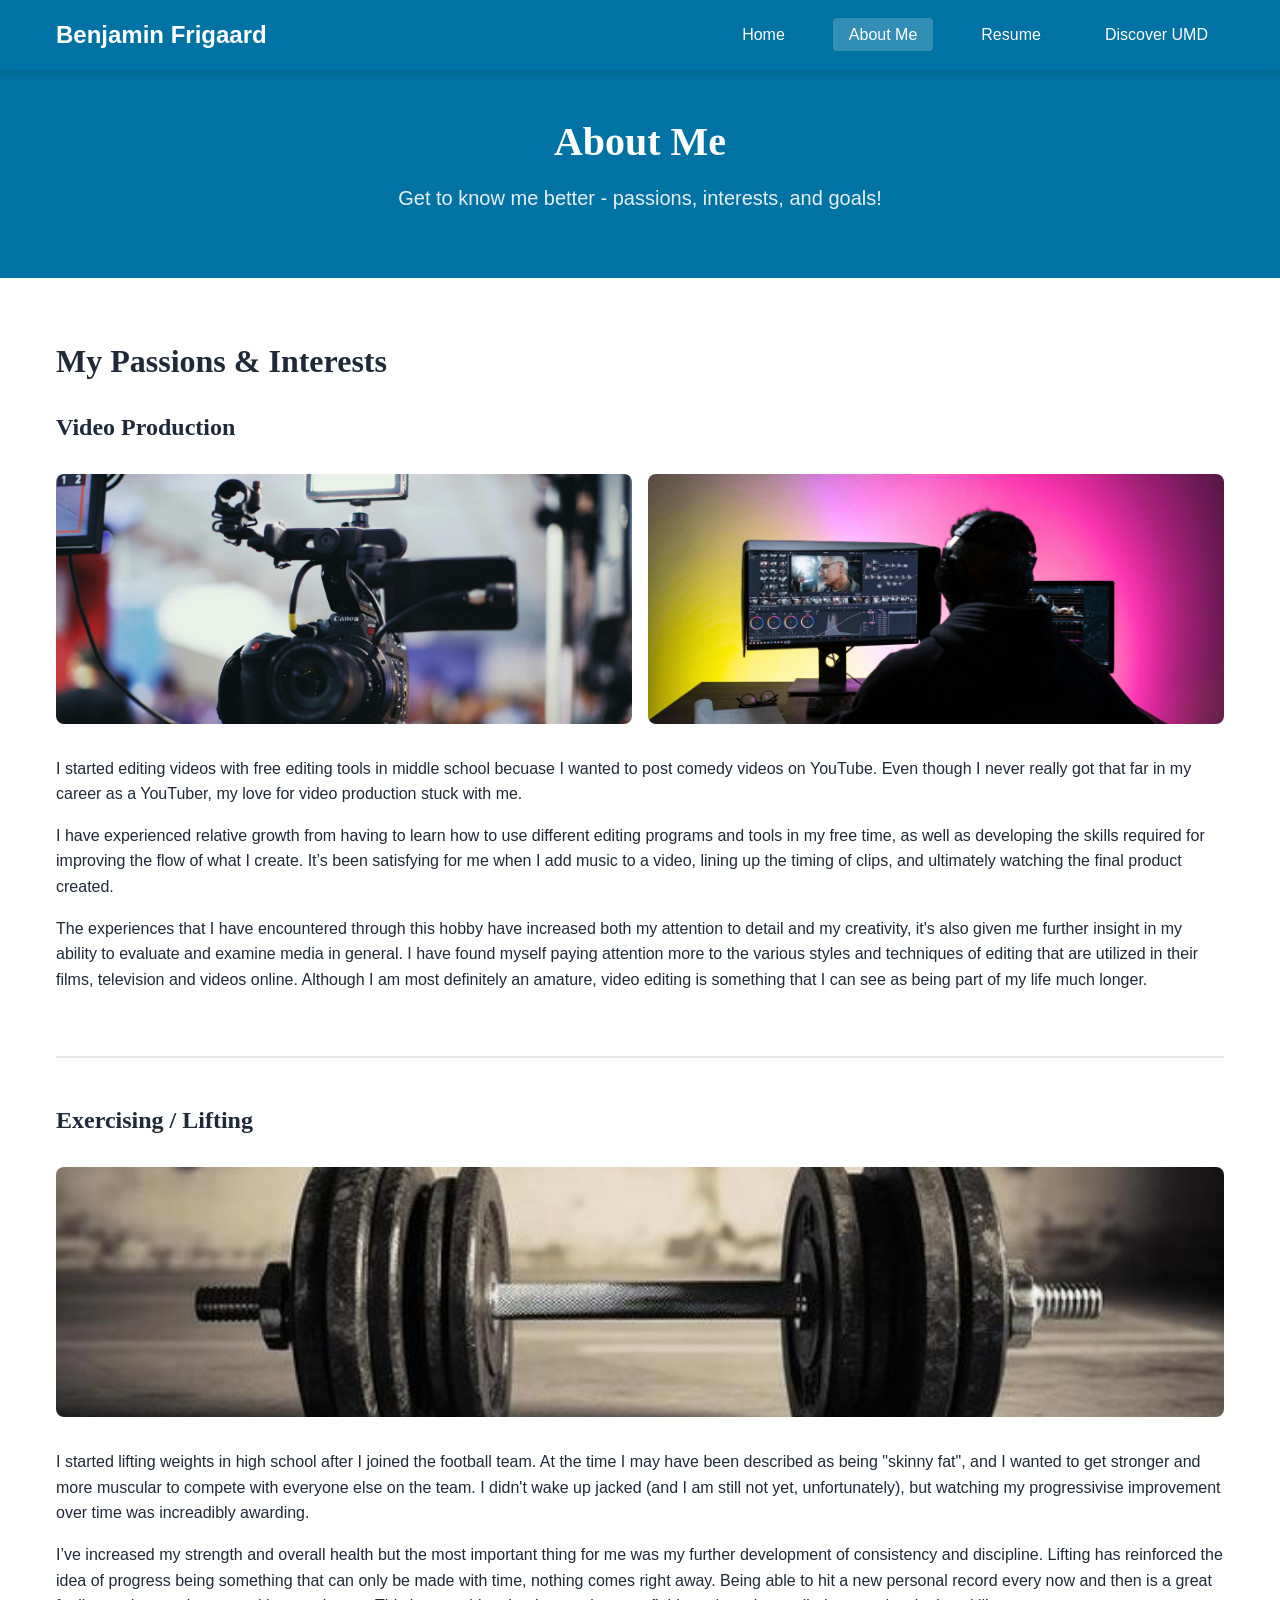
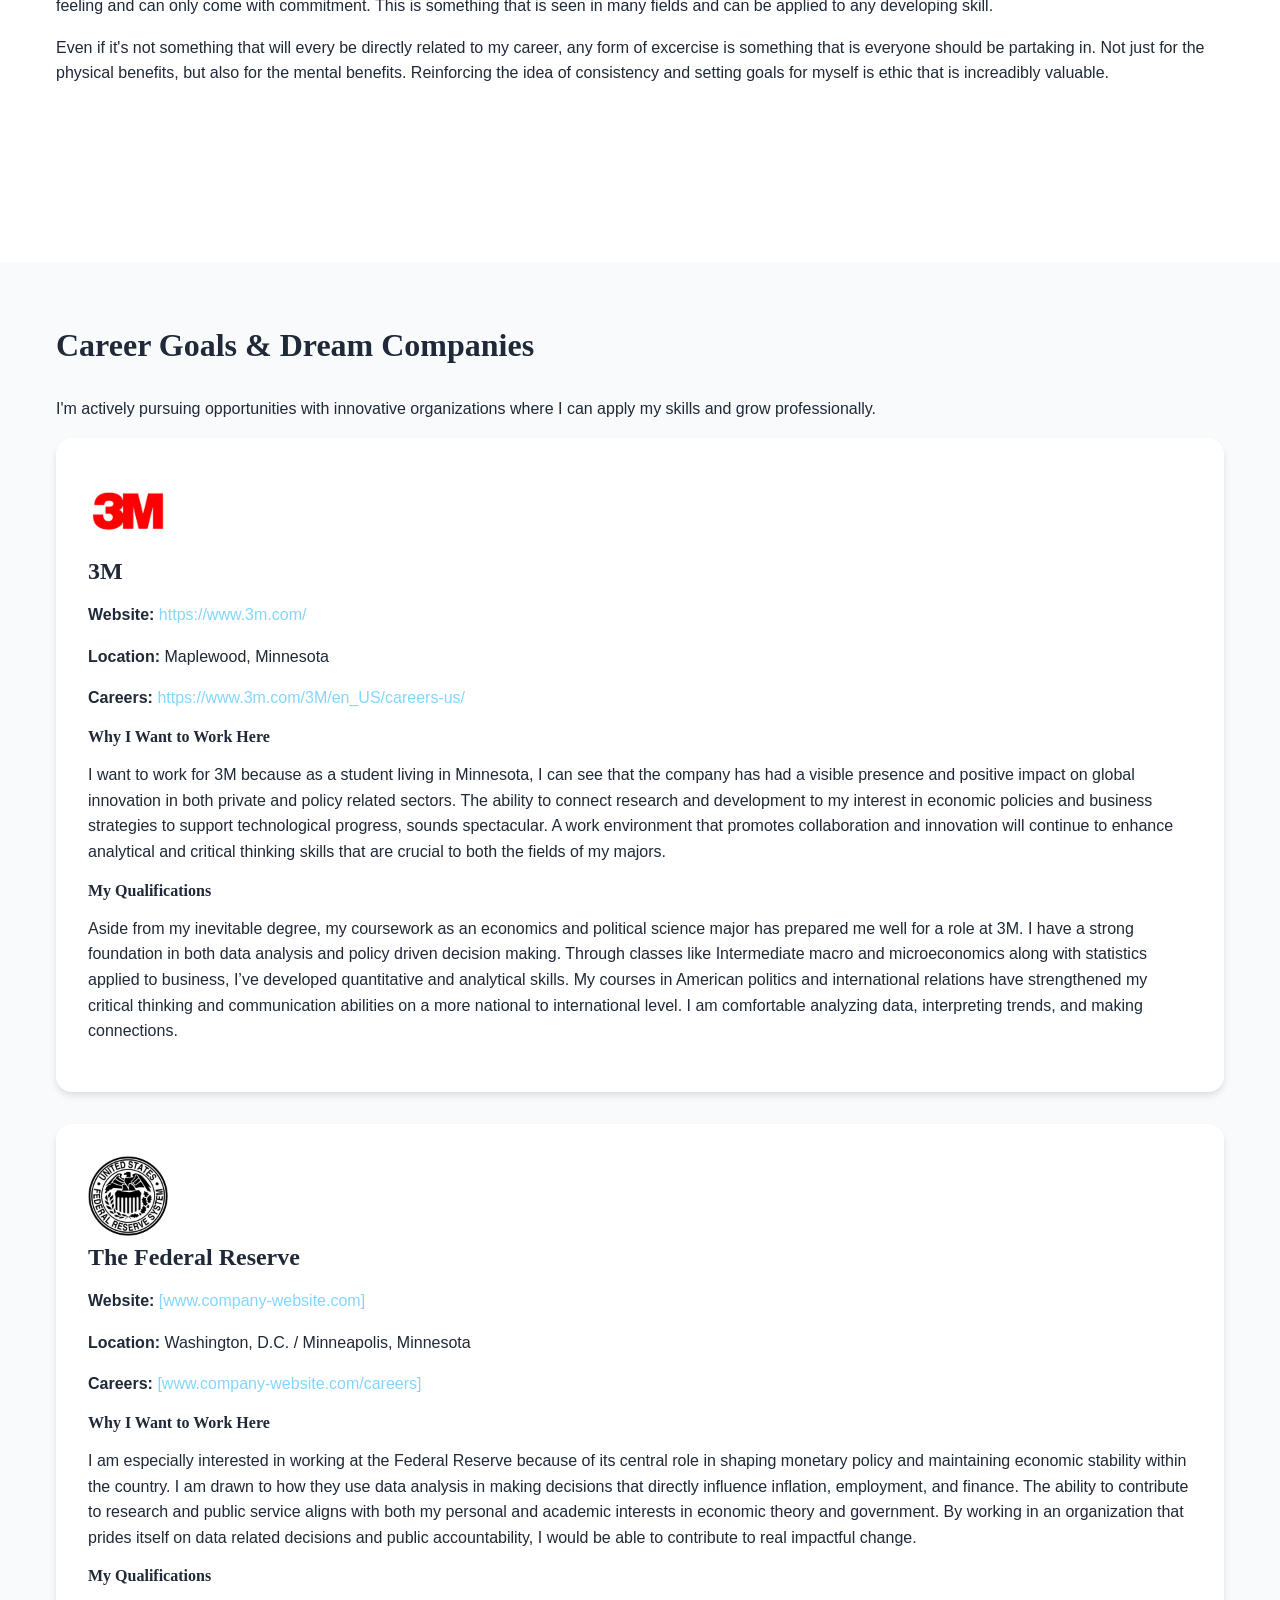
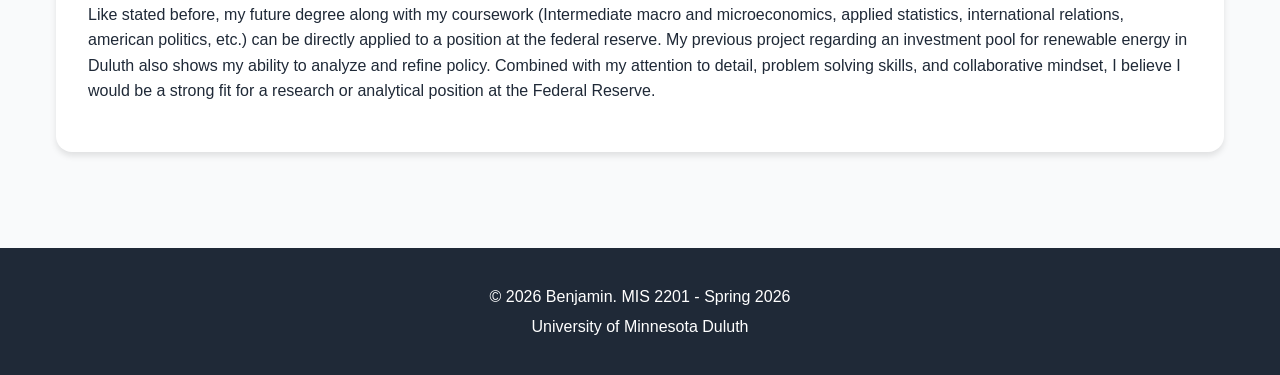
==== about.html @ bcac45d0 "Add files via upload" ====
<!DOCTYPE html>
<!-- ==================================================================================
     MIS 2201 PHASE 1: PERSONAL WEBSITE - ABOUT ME PAGE
     ==================================================================================
     
     FILE: about.html (ABOUT ME PAGE)
     DUE: March 20, 2026, 11:00 AM
     POINTS: 6 pts (out of 22 pts for Required Pages Content)
     
     REQUIREMENTS FOR THIS PAGE:
     ✓ Detailed descriptions of your hobbies
     ✓ Minimum of 3 pictures of your interests  
     ✓ Personal stories related to your hobbies
     ✓ TWO companies you want to work for with:
       - Company contact information
       - Why you're interested in them
       - Your qualifications for the role
     
     INSTRUCTIONS:
     1. This page expands on the 2 hobbies you summarized on your Home page
     2. Add detailed stories and at least 3 total images
     3. Research 2 real companies you'd like to work for
     4. Explain WHY you want to work there and what makes YOU qualified
     
     ================================================================================== -->

<html lang="en">

<head>
    <meta charset="UTF-8">
    <meta name="viewport" content="width=device-width, initial-scale=1.0">
    <meta name="description" content="[YOUR NAME] - About Me, hobbies, interests, career goals">

    <!-- ACTION REQUIRED: Replace [YOUR NAME] -->
    <title>Benjamin Frigaard - About Me | Personal Portfolio</title>

    <link rel="stylesheet" href="css/style.css">
</head>

<body>

    <!-- =============================================================================
         NAVIGATION - SAME ON ALL PAGES
         ============================================================================= -->
    <nav class="navbar">
        <div class="container">
            <div class="logo">
                <a href="index.html">Benjamin Frigaard</a>
            </div>
            <ul class="nav-menu">
                <li><a href="index.html">Home</a></li>
                <li><a href="about.html" class="active">About Me</a></li>
                <li><a href="resume.html">Resume</a></li>
                <li><a href="discover-umd.html">Discover UMD</a></li>
            </ul>
            <div class="hamburger">
                <span></span>
                <span></span>
                <span></span>
            </div>
        </div>
    </nav>

    <!-- =============================================================================
         PAGE HEADER
         ============================================================================= -->
    <header class="page-header">
        <div class="container">
            <h1>About Me</h1>
            <p>Get to know me better - passions, interests, and goals!</p>
        </div>
    </header>

    <!-- =============================================================================
         DETAILED HOBBIES SECTION
         =============================================================================
         REQUIRED (Part of 6 pts for About Me Page):
         - Detailed descriptions of your hobbies (expand from Home page)
         - Minimum of 3 pictures of your interests
         - Personal stories related to your hobbies
         
         INSTRUCTIONS:
         - Take the 2 hobbies you mentioned on your Home page
         - Write detailed stories about each (3-5 paragraphs each)
         - Include at least 3 total images (can be 2 for one hobby, 1 for another, etc.)
         - Share personal experiences, what you've learned, future goals
         
         IMAGE REQUIREMENTS:
         - Total: Minimum 3 images across both hobbies
         - File formats: .jpg (photos), .png (transparency if needed)
         - Size: Around 800x600px or larger
         - File size: Under 500KB each
         
         STORY TIPS:
         - How did you get started with this hobby?
         - What do you love most about it?
         - Any achievements or memorable moments?
         - How has it shaped who you are?
         - Future goals related to this hobby?
         ============================================================================= -->
    <section class="hobbies-detailed">
        <div class="container">
            <h2>My Passions & Interests</h2>

            <!-- =================================================================
                 HOBBY #1 DETAILED - ACTION REQUIRED
                 ================================================================= -->
            <div class="hobby-detail">
                <!-- HOBBY NAME -->
                <h3>Video Production</h3>

                <!-- HOBBY IMAGES (Multiple images for one hobby is great!) -->
                <div class="hobby-images">
                    <!-- Image 1 for Hobby #1 -->
                    <img src="images/VideoEditing1.jpg" alt="Camera">
                    <!-- ^^^ REPLACE:
                         - src= with YOUR hobby image filename
                         - alt= with accurate description
                     -->

                    <!-- Image 2 for Hobby #1 (Optional but recommended) -->
                    <img src="images/VideoEditing2.jpg" alt="Editing Software">
                    <!-- ^^^ OPTIONAL: Delete this if you only have 1 image for this hobby
                         But remember: you need 3 total images across BOTH hobbies
                     -->
                </div>

                <!-- DETAILED STORY - ACTION REQUIRED -->
                <div class="hobby-story">
                    <p>
                        I started editing videos with free editing tools in middle school becuase I wanted to post comedy videos on YouTube.
                        Even though I never really got that far in my career as a YouTuber, my love for video production stuck with me.
                    </p>

                    <p>
                        I have experienced relative growth from having to learn how to use different editing programs and tools in my free time, 
                        as well as developing the skills required for improving the flow of what I create. 
                        It’s been satisfying for me when I add music to a video, lining up the timing of clips, and ultimately 
                        watching the final product created.
                    </p>

                    <p>
                        The experiences that I have encountered through this hobby have increased both my attention to detail and my creativity,
                         it's also given me further insight in my ability to evaluate and examine media in general.
                          I have found myself paying attention more to the various styles and techniques of editing that are 
                          utilized in their films, television and videos online. Although I am most definitely an amature, 
                          video editing is something that I can see as being part of my life much longer.
                    </p>

                 
                </div>
            </div>

            <!-- =================================================================
                 HOBBY #2 DETAILED - ACTION REQUIRED
                 ================================================================= -->
            <div class="hobby-detail">
                <h3>Exercising / Lifting</h3>

                <div class="hobby-images">
                    <!-- At minimum, you need 1 more image here to meet the "3 images total" requirement -->
                    <img src="images/Weights1.jpg" alt="Weights at the gym">
                    <!-- ^^^ REPLACE with YOUR hobby image -->

                    <!-- Optional: More images for this hobby -->
                    <!-- <img src="images/your-hobby2-image2.jpg" alt="Description"> -->
                </div>

                <div class="hobby-story">
                    <p>
                        I started lifting weights in high school after I joined the football team. At the time I may have been described as
                         being "skinny fat", and I wanted to get stronger and more muscular to compete with everyone else on the team. 
                         I didn't wake up jacked (and I am still not yet, unfortunately), but watching my progressivise improvement over time 
                         was increadibly awarding.
                    </p>

                    <p>
                        I’ve increased my strength and overall health but the most important thing for me was my further development 
                        of consistency and discipline. Lifting has reinforced the idea of progress being something that can only be made 
                        with time, nothing comes right away. Being able to hit a new personal record every now and then is a great feeling 
                        and can only come with commitment. This is something that is seen in many fields and can be applied to any developing 
                        skill.
                        
                    </p>

                    <p>
                        Even if it's not something that will every be directly related to my career, any form of excercise is something that is
                        everyone should be partaking in. Not just for the physical benefits, but also for the mental benefits. Reinforcing the idea of consistency
                        and setting goals for myself is ethic that is increadibly valuable.
                    </p>
                </div>
            </div>

        </div>
    </section>

    <!-- =============================================================================
         CAREER GOALS & TARGET COMPANIES
         =============================================================================
         REQUIRED (Part of 6 pts for About Me Page):
         - TWO companies you want to work for
         - For EACH company, include:
           ✓ Company name and logo
           ✓ Company contact information (website, location, email)
           ✓ Why you're interested in working there
           ✓ Your qualifications for a role at that company
         
         INSTRUCTIONS FOR COMPANY RESEARCH:
         1. Choose 2 REAL companies you'd genuinely like to work for
         2. Research each company thoroughly:
            - Visit their website, careers page
            - Understand their products/services
            - Read their mission statement and values
            - Look up recent news about the company
         3. Be specific about WHY you want to work there (not just "good company")
         4. Identify YOUR specific qualifications (skills, experience, education)
         
         COMPANY LOGO:
         - Download company logo from their website (usually in "Press" or "About" section)
         - File format: .png (usually has transparency) or .jpg
         - Save in images/ folder
         - Name clearly: "company-name-logo.png"
         
         CONTACT INFORMATION TO INCLUDE:
         - Company website URL
         - Headquarters location (city, state)
         - Careers page URL
         - LinkedIn page (optional but professional)
         ============================================================================= -->
    <section class="career-goals">
        <div class="container">
            <h2>Career Goals & Dream Companies</h2>
            <p>I'm actively pursuing opportunities with innovative organizations where I can apply my skills and grow
                professionally.</p>

            <div class="companies-grid">

                <!-- =================================================================
                     COMPANY #1 - ACTION REQUIRED
                     ================================================================= -->
                <div class="company-card">
                    <!-- COMPANY LOGO -->
                    <img src="images/3MLogo.jpg" alt="3M logo" class="company-logo">
                    <!-- ^^^ REPLACE:
                         1. Download company's actual logo
                         2. Save in images/ folder
                         3. Update src= and alt= above
                     -->

                    <!-- COMPANY NAME -->
                    <h3>3M</h3>
                    <!-- ^^^ REPLACE with actual company name
                         Examples: "Target Corporation", "Google", "3M", "Mayo Clinic", etc.
                     -->

                    <!-- COMPANY CONTACT INFORMATION -->
                    <div class="company-info">
                        <p><strong>Website:</strong> <a href="https://www.3m.com/"
                                target="_blank">https://www.3m.com/</a></p>
                        <!-- ^^^ REPLACE with actual website URL -->

                        <p><strong>Location:</strong> Maplewood, Minnesota</p>
                        <!-- ^^^ REPLACE with company headquarters location -->

                        <p><strong>Careers:</strong> <a href="https://www.3m.com/3M/en_US/careers-us/"
                                target="_blank">https://www.3m.com/3M/en_US/careers-us/</a></p>
                        <!-- ^^^ REPLACE with actual careers page URL -->
                    </div>

                    <!-- WHY YOU'RE INTERESTED - ACTION REQUIRED -->
                    <div class="why-interested">
                        <h4>Why I Want to Work Here</h4>
                        <p>
                           I want to work for 3M because as a student living in Minnesota, I can see that the company has 
                           had a visible presence and  positive impact on global innovation in both private and policy related sectors. 
                           The ability to connect research and development to my interest in economic policies and business strategies to 
                           support technological progress, sounds spectacular. A work environment that promotes collaboration and 
                           innovation will continue to enhance analytical and critical thinking skills that are crucial to both the fields of 
                           my majors.


                            <!-- EXAMPLE (DELETE and write your own):
                                 I'm drawn to Target's commitment to digital innovation and customer 
                                 experience. Their recent investments in AI-powered supply chain 
                                 management and mobile app development align perfectly with my interest 
                                 in using technology to solve business problems. I also appreciate their 
                                 strong Minneapolis roots and commitment to community development.
                             -->
                        </p>
                    </div>

                    <!-- YOUR QUALIFICATIONS - ACTION REQUIRED -->
                    <div class="qualifications">
                        <h4>My Qualifications</h4>
                        <p>
                            Aside from my inevitable degree, my coursework as an economics and political science major has prepared me well 
                            for a role at 3M. I have a strong foundation in both data analysis and policy driven decision making. 
                            Through classes like Intermediate macro and microeconomics along with statistics applied to business, 
                            I’ve developed quantitative and analytical skills. My courses in American politics and international 
                            relations have strengthened my critical thinking and communication abilities on a more national to international 
                            level. I am comfortable analyzing data, interpreting trends, and making connections.
                            

                            <!-- EXAMPLE (DELETE and write your own):
                                 As an MIS major, I'm developing strong skills in web development, 
                                 data analytics, and business process optimization. This website 
                                 showcases my front-end development abilities with HTML, CSS, and 
                                 JavaScript. I've also completed coursework in database management 
                                 and project management, which would be valuable in Target's IT 
                                 department. My previous retail experience has given me insight into 
                                 customer needs and operational challenges from a ground-level perspective.
                             -->
                        </p>
                    </div>
                </div>

                <!-- =================================================================
                     COMPANY #2 - ACTION REQUIRED
                     ================================================================= -->
                <div class="company-card">
                    <img src="images/Federal-Reserve-Seal.png" alt="Federal Reserve logo" class="company-logo">

                    <h3>The Federal Reserve</h3>

                    <div class="company-info">
                        <p><strong>Website:</strong> <a href="https://www.federalreserve.gov/"
                                target="_blank">[www.company-website.com]</a></p>
                        <p><strong>Location:</strong> Washington, D.C. / Minneapolis, Minnesota</p>
                        <p><strong>Careers:</strong> <a href="https://www.federalreserve.gov/careers.htm"
                                target="_blank">[www.company-website.com/careers]</a></p>
                    </div>

                    <div class="why-interested">
                        <h4>Why I Want to Work Here</h4>
                        <p>
                            I am especially interested in working at the Federal Reserve because of its central role in 
                            shaping monetary policy and maintaining economic stability within the country. 
                            I am drawn to how they use data analysis in making decisions that directly influence inflation, employment, 
                            and finance. The ability to contribute to research and public service aligns with both my personal and academic 
                            interests in economic theory and government. By working in an organization that prides itself on data 
                            related decisions and public accountability, I would be able to contribute to real impactful change.
                        </p>
                    </div>

                    <div class="qualifications">
                        <h4>My Qualifications</h4>
                        <p>
                            Like stated before, my future degree along with my coursework (Intermediate macro and microeconomics, 
                            applied statistics, international relations, american politics, etc.) can be directly applied to a 
                            position at the federal reserve. My previous project regarding an investment pool for renewable energy 
                            in Duluth also shows my ability to analyze and refine policy. Combined with my attention to detail, 
                            problem solving skills, and collaborative mindset, I believe I would be a strong fit for a research or 
                            analytical position at the Federal Reserve.
                        </p>
                    </div>
                </div>

            </div>
        </div>
    </section>


    <!-- =============================================================================
         FOOTER - SAME ON ALL PAGES
         ============================================================================= -->
    <footer>
        <div class="container">
            <p>&copy; 2026 Benjamin. MIS 2201 - Spring 2026</p>
            <p>University of Minnesota Duluth</p>
        </div>
    </footer>

    <script src="js/script.js"></script>

</body>

</html>

<!-- ==================================================================================
     SUBMISSION CHECKLIST FOR about.html (About Me Page)
     ==================================================================================
     
     Before submitting, verify YOU HAVE:
     ✓ Written detailed stories about your 2 hobbies (3-5 paragraphs each)
     ✓ Included minimum 3 total images of your interests
     ✓ Researched 2 REAL companies you want to work for
     ✓ Included company logos for both companies
     ✓ Provided contact information for both companies (website, location, careers page)
     ✓ Written specific reasons WHY you want to work at each company
     ✓ Explained YOUR qualifications for each company
     ✓ Replaced ALL placeholder text with your content
     ✓ Replaced ALL placeholder images with your images
     ✓ Tested page in browser (looks good on desktop AND mobile)
     ✓ All navigation links work
     
     GRADING: This page is worth 6 points out of 22 total for Required Pages
     
     COMMON MISTAKES TO AVOID:
     ✗ Generic "I want to work here because it's a great company"
     ✗ No company logos
     ✗ Missing contact information
     ✗ Less than 3 images total
     ✗ Short, surface-level hobby descriptions
     ✗ Not explaining YOUR specific qualifications
     
     ================================================================================== -->
---- css/style.css ----
/* ==================================================================================
   MIS 2201 PHASE 1: PERSONAL WEBSITE STYLESHEET
   ==================================================================================
   
   FILE: style.css
   PURPOSE: Main stylesheet for your personal portfolio website
   
   WHAT THIS FILE DOES:
   - Controls all visual styling (colors, fonts, layouts, spacing)
   - Makes your website responsive (looks good on phones, tablets, desktops)
   - Creates animations and interactive effects
   - Ensures consistent design across all pages
   
   ================================================================================== 
   
   CSS BASICS FOR STUDENTS
   ==================================================================================
   
   CSS (Cascading Style Sheets) controls how your HTML looks. It uses "selectors"
   to target HTML elements and apply styles to them.
   
   ANATOMY OF A CSS RULE:
   ```
   selector {
       property: value;
       another-property: another-value;
   }
   ```
   
   EXAMPLE:
   ```
   h1 {
       color: red;
       font-size: 24px;
   }
   ```
   This makes all <h1> headings red and 24 pixels tall.
   
   ================================================================================== 
   
   CUSTOMIZING THIS STYLESHEET
   ==================================================================================
   
   YOU DON'T NEED TO MODIFY THIS FILE TO COMPLETE THE PROJECT!
   
   However, if you want to customize your website's appearance, here are the
   easiest ways to do it:
   
   1. CHANGE COLORS (See CSS Variables section below)
      - Scroll down to :root { } section
      - Change the color values
      - Example: Change --primary-color from #7a0019 to #ff0000 for red
   
   2. CHANGE FONTS
      - Find the --font-primary and --font-heading variables
      - Replace with different font families
      - Example: --font-primary: 'Arial', sans-serif;
   
   3. ADJUST SPACING
      - Modify the --spacing variables to make things closer or further apart
   
   4. CHANGE BORDER RADIUS
      - Adjust --radius variables to make corners more or less rounded
   
   Make changes carefully and test in your browser after each change!
   
   ================================================================================== 
   
   CSS VARIABLES (Custom Properties)
   ==================================================================================
   
   CSS Variables let you define values once and reuse them throughout the file.
   This makes it easy to change colors, fonts, or spacing in one place.
   
   HOW TO USE:
   - Define: --variable-name: value; (in :root)
   - Use: var(--variable-name) anywhere in the file
   
   EXAMPLE:
   ```
   :root {
       --my-color: blue;
   }
   
   h1 {
       color: var(--my-color);  (h1 will be blue)
   }
   ```
   
   TIP: Change the values below to customize your entire website's look!

==================================================================================*/

/* ===== CSS VARIABLES ===== */
:root {
    /* Colors - Customize these! */
    --primary-color: #0072a3;
    /* UMD Maroon */
    --secondary-color: #ffcc33;
    /* UMD Gold */
    --accent-color: #83d6ff;
    /* Blue accent */
    --text-primary: #1f2937;
    /* Dark gray */
    --text-secondary: #6b7280;
    /* Medium gray */
    --background: #ffffff;
    /* White */
    --background-light: #f9fafb;
    /* Light gray */
    --border-color: #e5e7eb;
    /* Border gray */

    /* Fonts */
    --font-primary: 'Segoe UI', Tahoma, Geneva, Verdana, sans-serif;
    --font-heading: 'Georgia', serif;

    /* Spacing */
    --spacing-xs: 0.5rem;
    --spacing-sm: 1rem;
    --spacing-md: 2rem;
    --spacing-lg: 3rem;
    --spacing-xl: 4rem;

    /* Border Radius */
    --radius-sm: 0.25rem;
    --radius-md: 0.5rem;
    --radius-lg: 1rem;

    /* Shadows */
    --shadow-sm: 0 1px 2px rgba(0, 0, 0, 0.05);
    --shadow-md: 0 4px 6px rgba(0, 0, 0, 0.1);
    --shadow-lg: 0 10px 15px rgba(0, 0, 0, 0.1);
}

/* ===== RESET & BASE STYLES ===== */
* {
    margin: 0;
    padding: 0;
    box-sizing: border-box;
}

html {
    scroll-behavior: smooth;
}

body {
    font-family: var(--font-primary);
    color: var(--text-primary);
    line-height: 1.6;
    background-color: var(--background);
}

.container {
    max-width: 1200px;
    margin: 0 auto;
    padding: 0 var(--spacing-sm);
}

/* ===== TYPOGRAPHY ===== */
h1,
h2,
h3,
h4,
h5,
h6 {
    font-family: var(--font-heading);
    line-height: 1.2;
    margin-bottom: var(--spacing-sm);
    color: var(--text-primary);
}

h1 {
    font-size: 2.5rem;
}

h2 {
    font-size: 2rem;
    margin-bottom: var(--spacing-md);
}

h3 {
    font-size: 1.5rem;
}

p {
    margin-bottom: var(--spacing-sm);
}

a {
    color: var(--accent-color);
    text-decoration: none;
    transition: color 0.3s ease;
}

a:hover {
    color: var(--primary-color);
    text-decoration: underline;
}

/* ===== NAVIGATION ===== */
.navbar {
    background-color: var(--primary-color);
    color: white;
    padding: var(--spacing-sm) 0;
    box-shadow: var(--shadow-md);
    position: sticky;
    top: 0;
    z-index: 1000;
}

.navbar .container {
    display: flex;
    justify-content: space-between;
    align-items: center;
}

.logo a {
    color: white;
    font-size: 1.5rem;
    font-weight: bold;
    text-decoration: none;
}

.nav-menu {
    display: flex;
    list-style: none;
    gap: var(--spacing-md);
}

.nav-menu a {
    color: white;
    padding: 0.5rem 1rem;
    border-radius: var(--radius-sm);
    transition: background-color 0.3s ease;
}

.nav-menu a:hover,
.nav-menu a.active {
    background-color: rgba(255, 255, 255, 0.2);
    text-decoration: none;
}

/* Hamburger Menu (Mobile) */
.hamburger {
    display: none;
    flex-direction: column;
    cursor: pointer;
    gap: 4px;
}

.hamburger span {
    width: 25px;
    height: 3px;
    background-color: white;
    transition: 0.3s;
}

/* ===== HERO SECTION ===== */
.hero {
    background: linear-gradient(135deg, var(--primary-color) 0%, var(--accent-color) 100%);
    color: white;
    padding: var(--spacing-xl) 0;
    text-align: center;
}

.hero-content {
    max-width: 800px;
    margin: 0 auto;
}

.headshot {
    width: 200px;
    height: 200px;
    border-radius: 50%;
    object-fit: cover;
    border: 5px solid white;
    box-shadow: var(--shadow-lg);
    margin-bottom: var(--spacing-md);
}

.hero h1 {
    color: white;
    margin-bottom: var(--spacing-sm);
}

.intro {
    font-size: 1.25rem;
    max-width: 600px;
    margin: 0 auto;
}

/* ===== SECTIONS ===== */
section {
    padding: var(--spacing-xl) 0;
}

section:nth-child(even) {
    background-color: var(--background-light);
}

.page-header {
    background-color: var(--primary-color);
    color: white;
    padding: var(--spacing-lg) 0;
    text-align: center;
}

.page-header h1 {
    color: white;
}

.page-header p {
    font-size: 1.25rem;
    opacity: 0.9;
}

/* ===== BUTTONS ===== */
.btn {
    display: inline-block;
    padding: 0.75rem 1.5rem;
    border-radius: var(--radius-md);
    font-weight: bold;
    text-decoration: none;
    transition: all 0.3s ease;
    cursor: pointer;
    border: none;
}

.btn-primary {
    background-color: var(--primary-color);
    color: white;
}

.btn-primary:hover {
    background-color: #5a0013;
    text-decoration: none;
    transform: translateY(-2px);
    box-shadow: var(--shadow-lg);
}

.btn-secondary {
    background-color: var(--secondary-color);
    color: var(--text-primary);
}

.btn-secondary:hover {
    background-color: #e6b800;
    text-decoration: none;
    transform: translateY(-2px);
}

.btn-download {
    background-color: var(--accent-color);
    color: white;
    margin-top: var(--spacing-sm);
}

.btn-download:hover {
    background-color: #1d4ed8;
    text-decoration: none;
}

/* ===== GRIDS ===== */
.hobby-grid,
.highlights-grid,
.reasons-grid,
.facts-grid,
.skills-grid {
    display: grid;
    grid-template-columns: repeat(auto-fit, minmax(250px, 1fr));
    gap: var(--spacing-md);
    margin-top: var(--spacing-md);
}

/* ===== CARDS ===== */
.hobby-card,
.reason-card,
.highlight-item,
.highlight-card,
.company-card {
    background: white;
    padding: var(--spacing-md);
    border-radius: var(--radius-lg);
    box-shadow: var(--shadow-md);
    transition: transform 0.3s ease, box-shadow 0.3s ease;
}

.hobby-card:hover,
.reason-card:hover,
.highlight-item:hover,
.highlight-card:hover {
    transform: translateY(-5px);
    box-shadow: var(--shadow-lg);
}

.hobby-card img {
    width: 100%;
    height: 200px;
    object-fit: cover;
    border-radius: var(--radius-md);
    margin-bottom: var(--spacing-sm);
}

.highlight-item img,
.highlight-card img {
    width: 100%;
    height: auto;
    border-radius: var(--radius-md);
    margin-bottom: var(--spacing-sm);
}

.reason-card .icon {
    font-size: 3rem;
    margin-bottom: var(--spacing-sm);
}

/* ===== VIDEO CONTAINERS ===== */
.video-container {
    position: relative;
    padding-bottom: 56.25%;
    /* 16:9 Aspect Ratio */
    height: 0;
    overflow: hidden;
    max-width: 800px;
    margin: var(--spacing-md) auto;
    border-radius: var(--radius-lg);
    box-shadow: var(--shadow-lg);
}

.video-container iframe,
.video-container video {
    position: absolute;
    top: 0;
    left: 0;
    width: 100%;
    height: 100%;
}

/* ===== RESUME SPECIFIC ===== */
.resume-section {
    margin-bottom: var(--spacing-lg);
}

.resume-item {
    margin-bottom: var(--spacing-md);
    padding-bottom: var(--spacing-md);
    border-bottom: 1px solid var(--border-color);
}

.resume-item:last-child {
    border-bottom: none;
}

.item-header {
    display: flex;
    justify-content: space-between;
    align-items: baseline;
    margin-bottom: var(--spacing-xs);
}

.item-header h3 {
    margin-bottom: 0;
}

.date {
    color: var(--text-secondary);
    font-style: italic;
}

.institution {
    color: var(--text-secondary);
    margin-bottom: var(--spacing-sm);
}

.resume-item ul {
    margin-left: var(--spacing-md);
}

.resume-item li {
    margin-bottom: var(--spacing-xs);
}

.skill-category {
    background: var(--background-light);
    padding: var(--spacing-md);
    border-radius: var(--radius-md);
}

/* ===== COMPANIES (About Page) ===== */
.company-card {
    margin-bottom: var(--spacing-md);
}

.company-header {
    display: flex;
    align-items: center;
    gap: var(--spacing-sm);
    margin-bottom: var(--spacing-md);
}

.company-logo {
    width: 80px;
    height: 80px;
    object-fit: contain;
}

.company-details h4 {
    margin-top: var(--spacing-md);
    color: var(--primary-color);
}

.company-details ul {
    margin-left: var(--spacing-md);
}

/* ===== HOBBY DETAILS (About Page) ===== */
.hobby-detail {
    margin-bottom: var(--spacing-lg);
    padding-bottom: var(--spacing-lg);
    border-bottom: 2px solid var(--border-color);
}

.hobby-detail:last-child {
    border-bottom: none;
}

.hobby-images {
    display: grid;
    grid-template-columns: repeat(auto-fit, minmax(250px, 1fr));
    gap: var(--spacing-sm);
    margin: var(--spacing-md) 0;
}

.hobby-images img {
    width: 100%;
    height: 250px;
    object-fit: cover;
    border-radius: var(--radius-md);
}

/* ===== UMD FACTS ===== */
.facts-grid {
    text-align: center;
}

.fact {
    padding: var(--spacing-md);
}

.fact-number {
    font-size: 2.5rem;
    font-weight: bold;
    color: var(--primary-color);
}

.fact-label {
    color: var(--text-secondary);
    font-size: 0.9rem;
}

/* ===== CTA SECTION ===== */
.cta {
    text-align: center;
    padding: var(--spacing-xl) 0;
    background: linear-gradient(135deg, var(--primary-color) 0%, var(--accent-color) 100%);
    color: white;
}

.cta h2,
.cta p {
    color: white;
}

.cta-buttons {
    display: flex;
    gap: var(--spacing-sm);
    justify-content: center;
    margin-top: var(--spacing-md);
}

/* ===== FOOTER ===== */
footer {
    background-color: var(--text-primary);
    color: white;
    text-align: center;
    padding: var(--spacing-md) 0;
}

footer p {
    margin: 0.25rem 0;
}

/* ===== RESPONSIVE DESIGN ===== */
@media (max-width: 768px) {

    /* Mobile navigation */
    .nav-menu {
        position: fixed;
        left: -100%;
        top: 60px;
        flex-direction: column;
        background-color: var(--primary-color);
        width: 100%;
        text-align: center;
        transition: 0.3s;
        box-shadow: var(--shadow-lg);
        padding: var(--spacing-md) 0;
    }

    .nav-menu.active {
        left: 0;
    }

    .hamburger {
        display: flex;
    }

    /* Typography adjustments */
    h1 {
        font-size: 2rem;
    }

    h2 {
        font-size: 1.75rem;
    }

    /* Grid adjustments */
    .hobby-grid,
    .highlights-grid,
    .reasons-grid {
        grid-template-columns: 1fr;
    }

    /* Header adjustments */
    .item-header {
        flex-direction: column;
        align-items: flex-start;
    }

    /* CTA buttons */
    .cta-buttons {
        flex-direction: column;
        align-items: center;
    }

    .btn {
        width: 80%;
    }
}

/* ===== UTILITY CLASSES ===== */
.text-center {
    text-align: center;
}

.mt-1 {
    margin-top: var(--spacing-sm);
}

.mt-2 {
    margin-top: var(--spacing-md);
}

.mt-3 {
    margin-top: var(--spacing-lg);
}

.mb-1 {
    margin-bottom: var(--spacing-sm);
}

.mb-2 {
    margin-bottom: var(--spacing-md);
}

.mb-3 {
    margin-bottom: var(--spacing-lg);
}

/* ===== ANIMATIONS ===== */
@keyframes fadeIn {
    from {
        opacity: 0;
        transform: translateY(20px);
    }

    to {
        opacity: 1;
        transform: translateY(0);
    }
}

.fade-in {
    animation: fadeIn 0.6s ease-out;
}
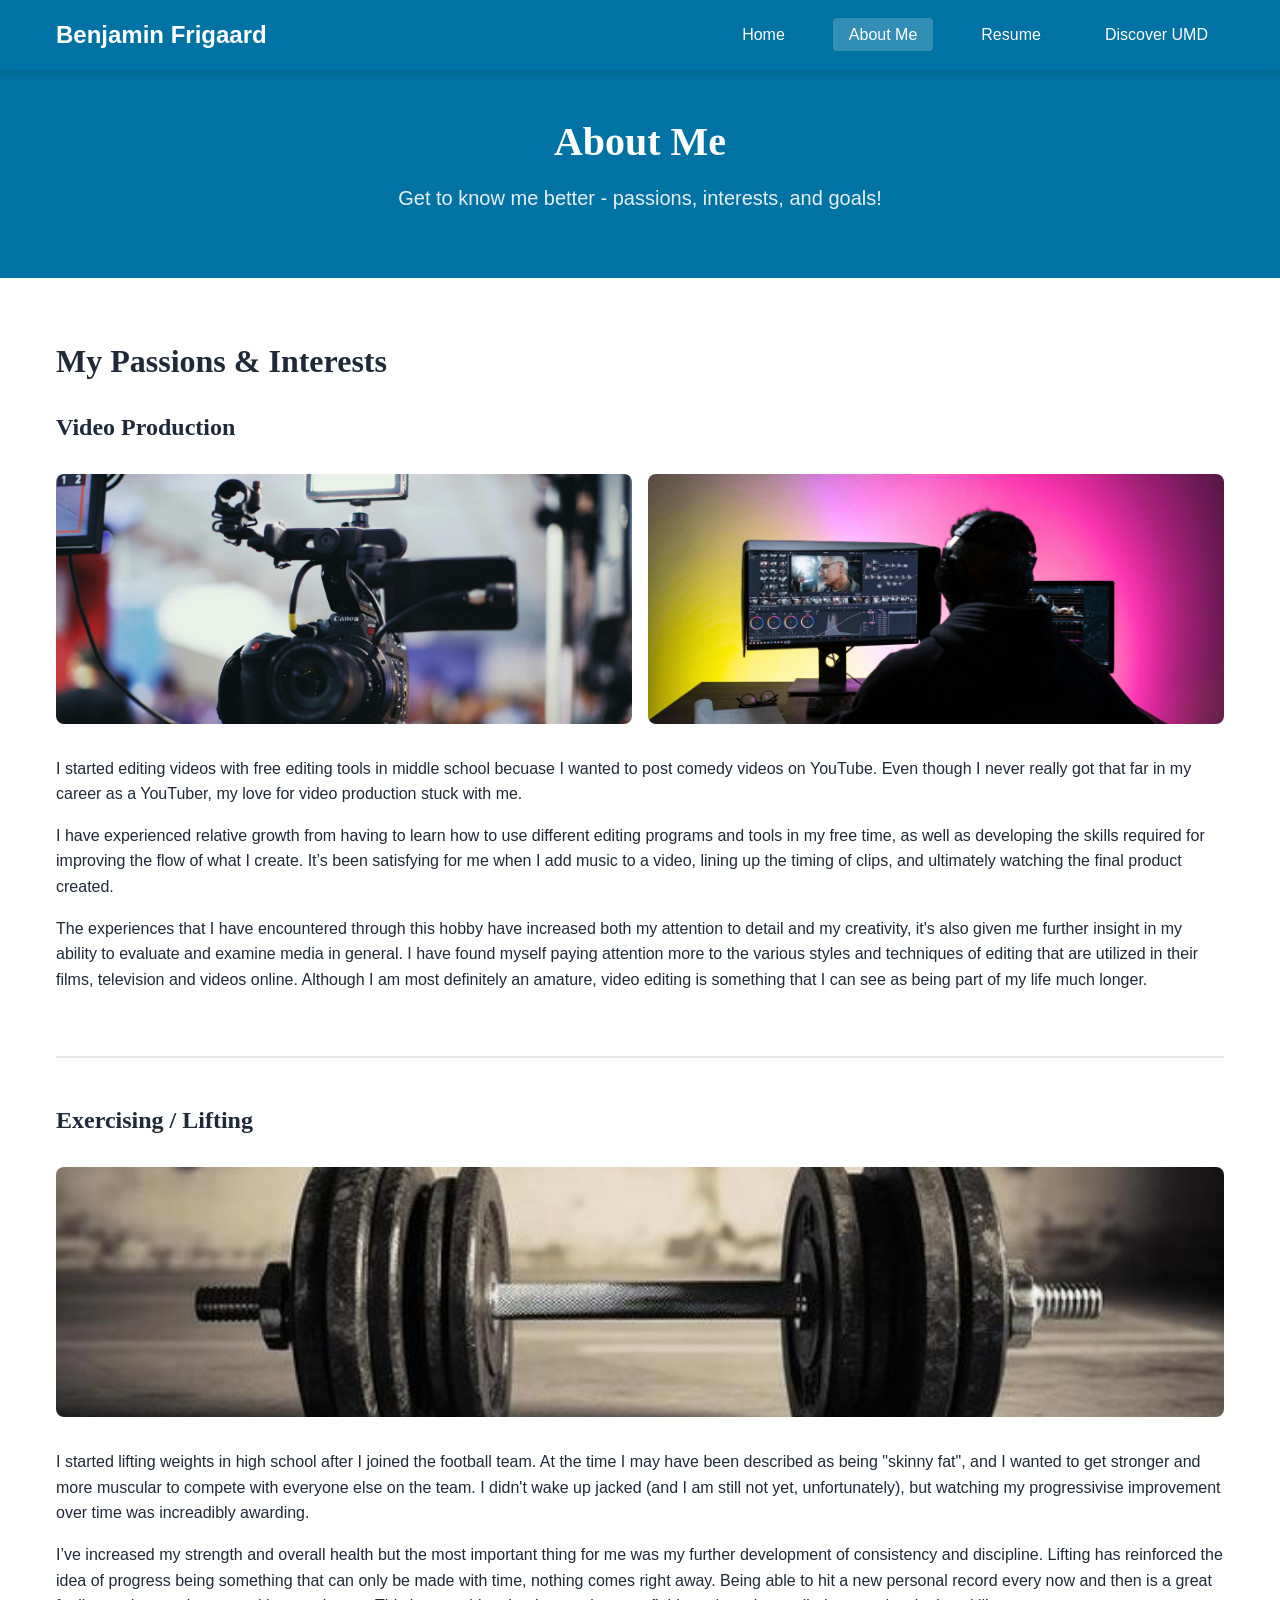
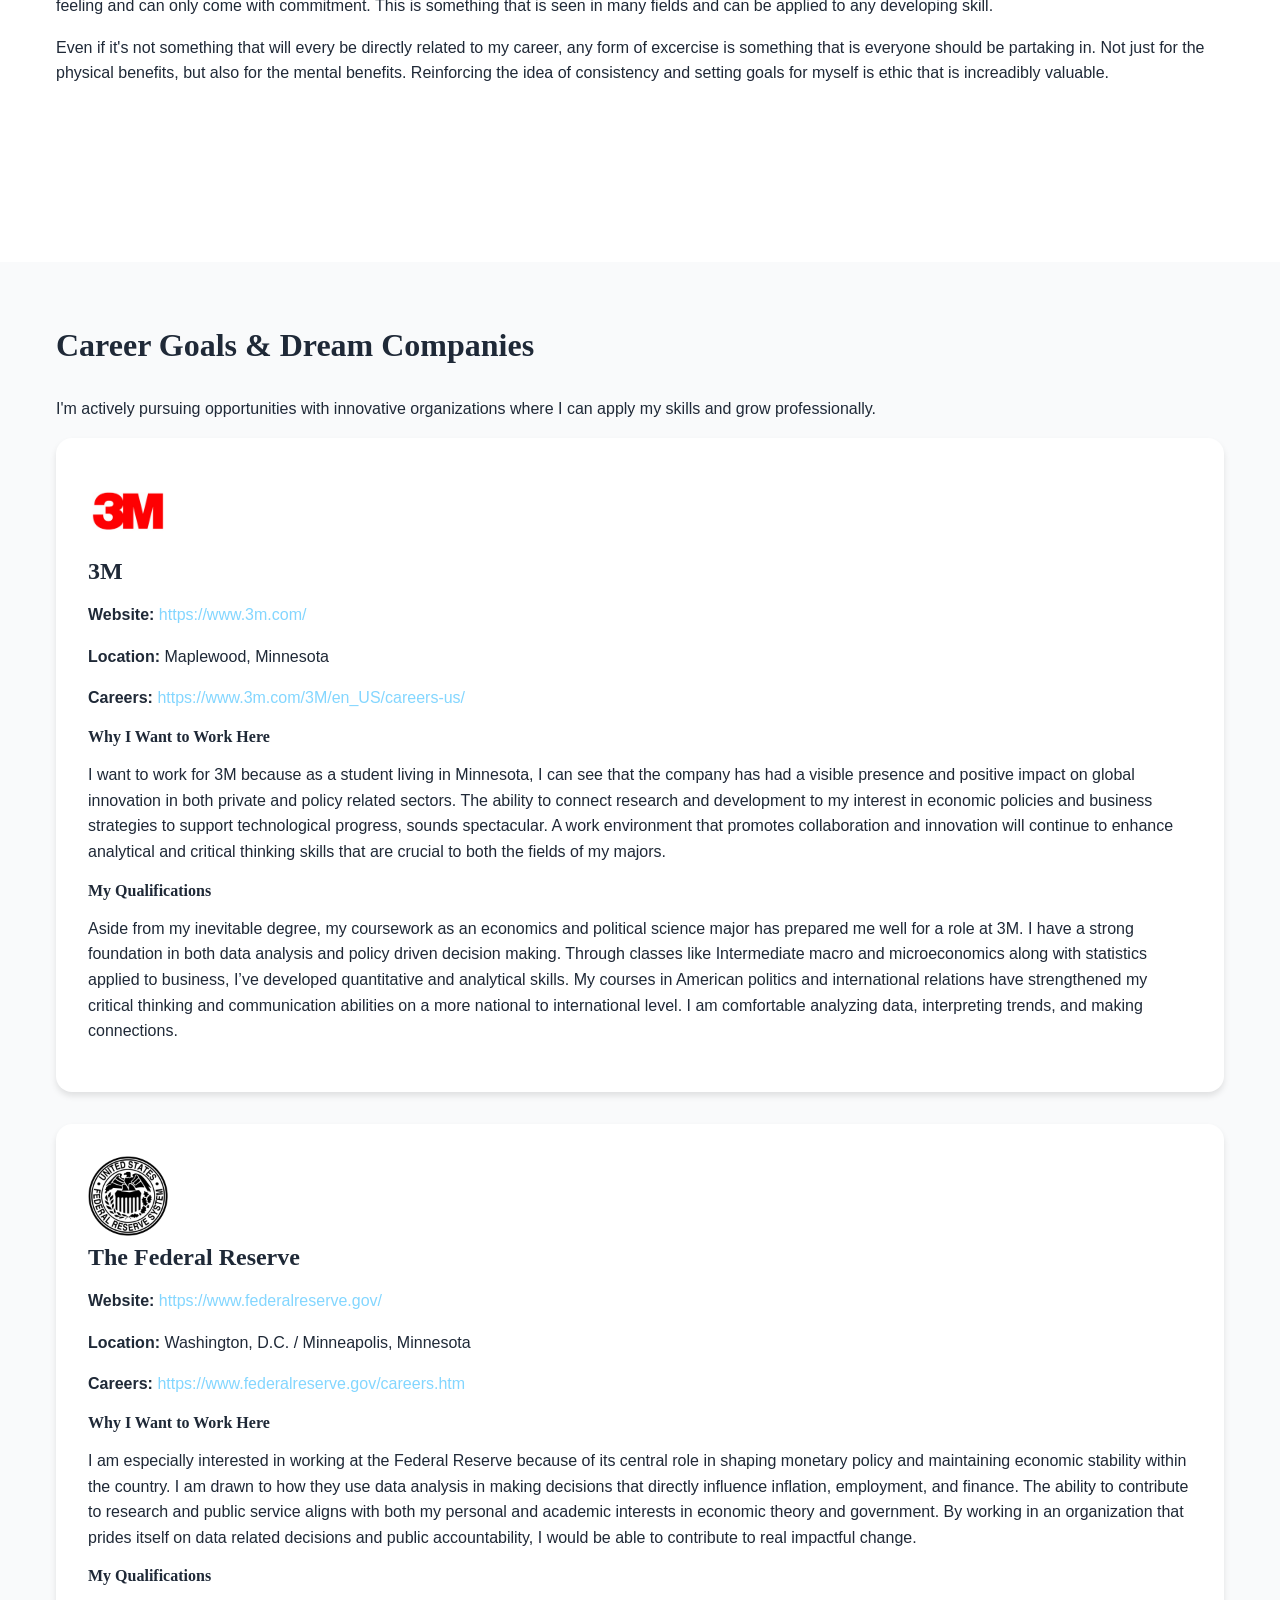
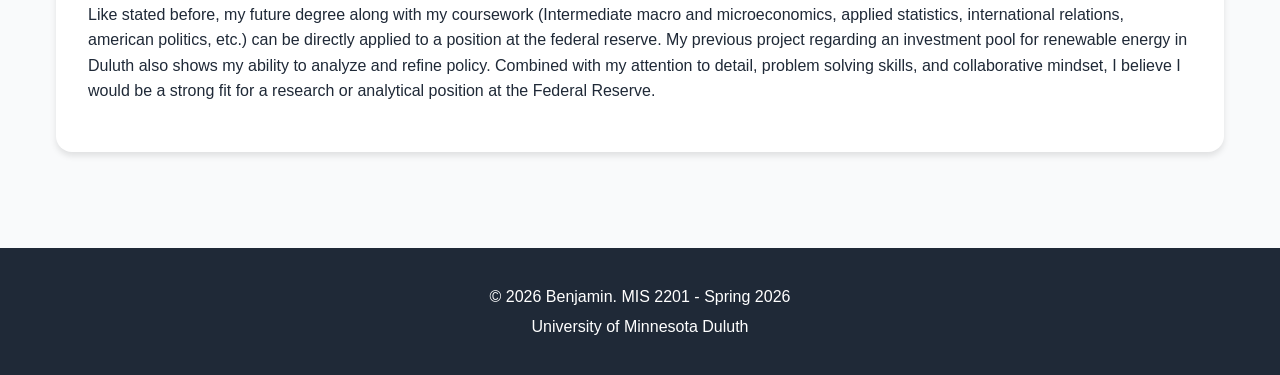
==== commit 5b49c3c9: "Update about.html" ====
--- a/about.html
+++ b/about.html
@@ -324,10 +324,10 @@
 
                     <div class="company-info">
                         <p><strong>Website:</strong> <a href="https://www.federalreserve.gov/"
-                                target="_blank">[www.company-website.com]</a></p>
+                                target="_blank">https://www.federalreserve.gov/</a></p>
                         <p><strong>Location:</strong> Washington, D.C. / Minneapolis, Minnesota</p>
                         <p><strong>Careers:</strong> <a href="https://www.federalreserve.gov/careers.htm"
-                                target="_blank">[www.company-website.com/careers]</a></p>
+                                target="_blank">https://www.federalreserve.gov/careers.htm</a></p>
                     </div>
 
                     <div class="why-interested">
@@ -403,4 +403,4 @@
      ✗ Short, surface-level hobby descriptions
      ✗ Not explaining YOUR specific qualifications
      
-     ================================================================================== -->+     ================================================================================== -->
